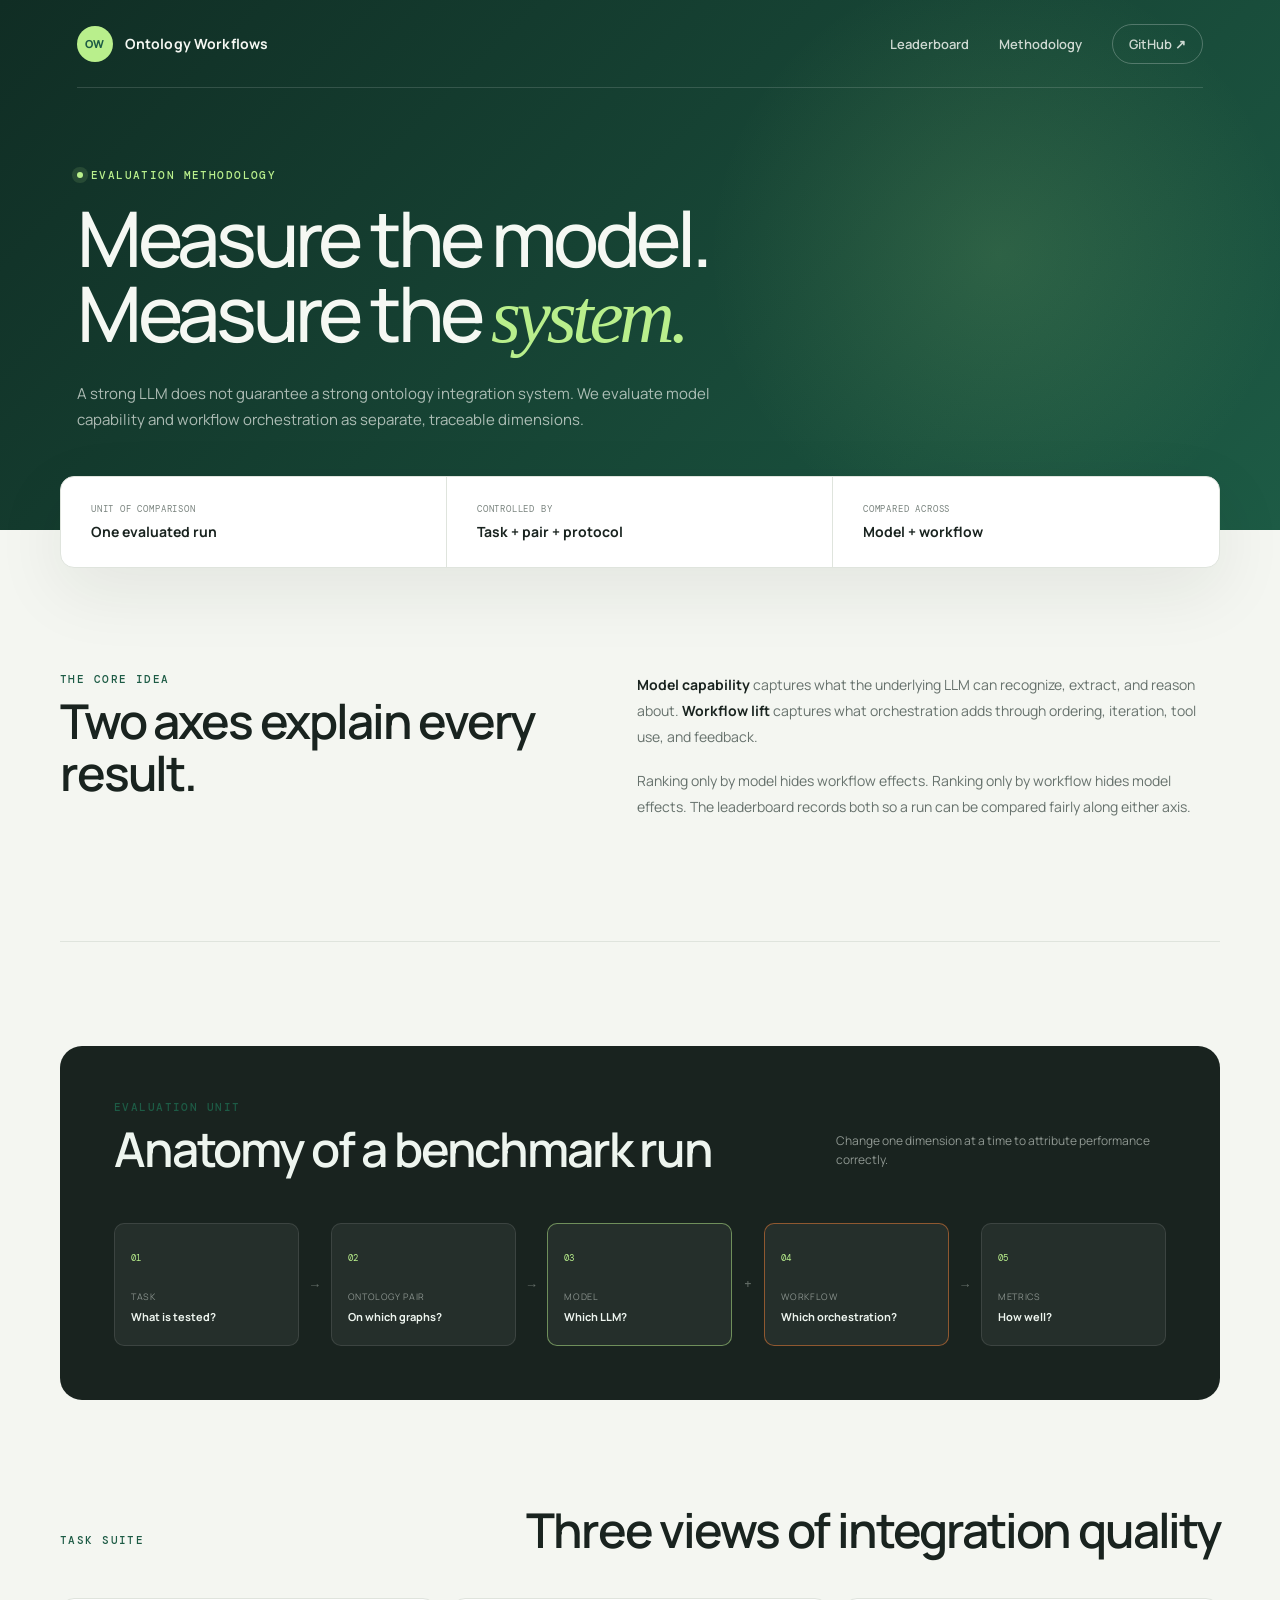
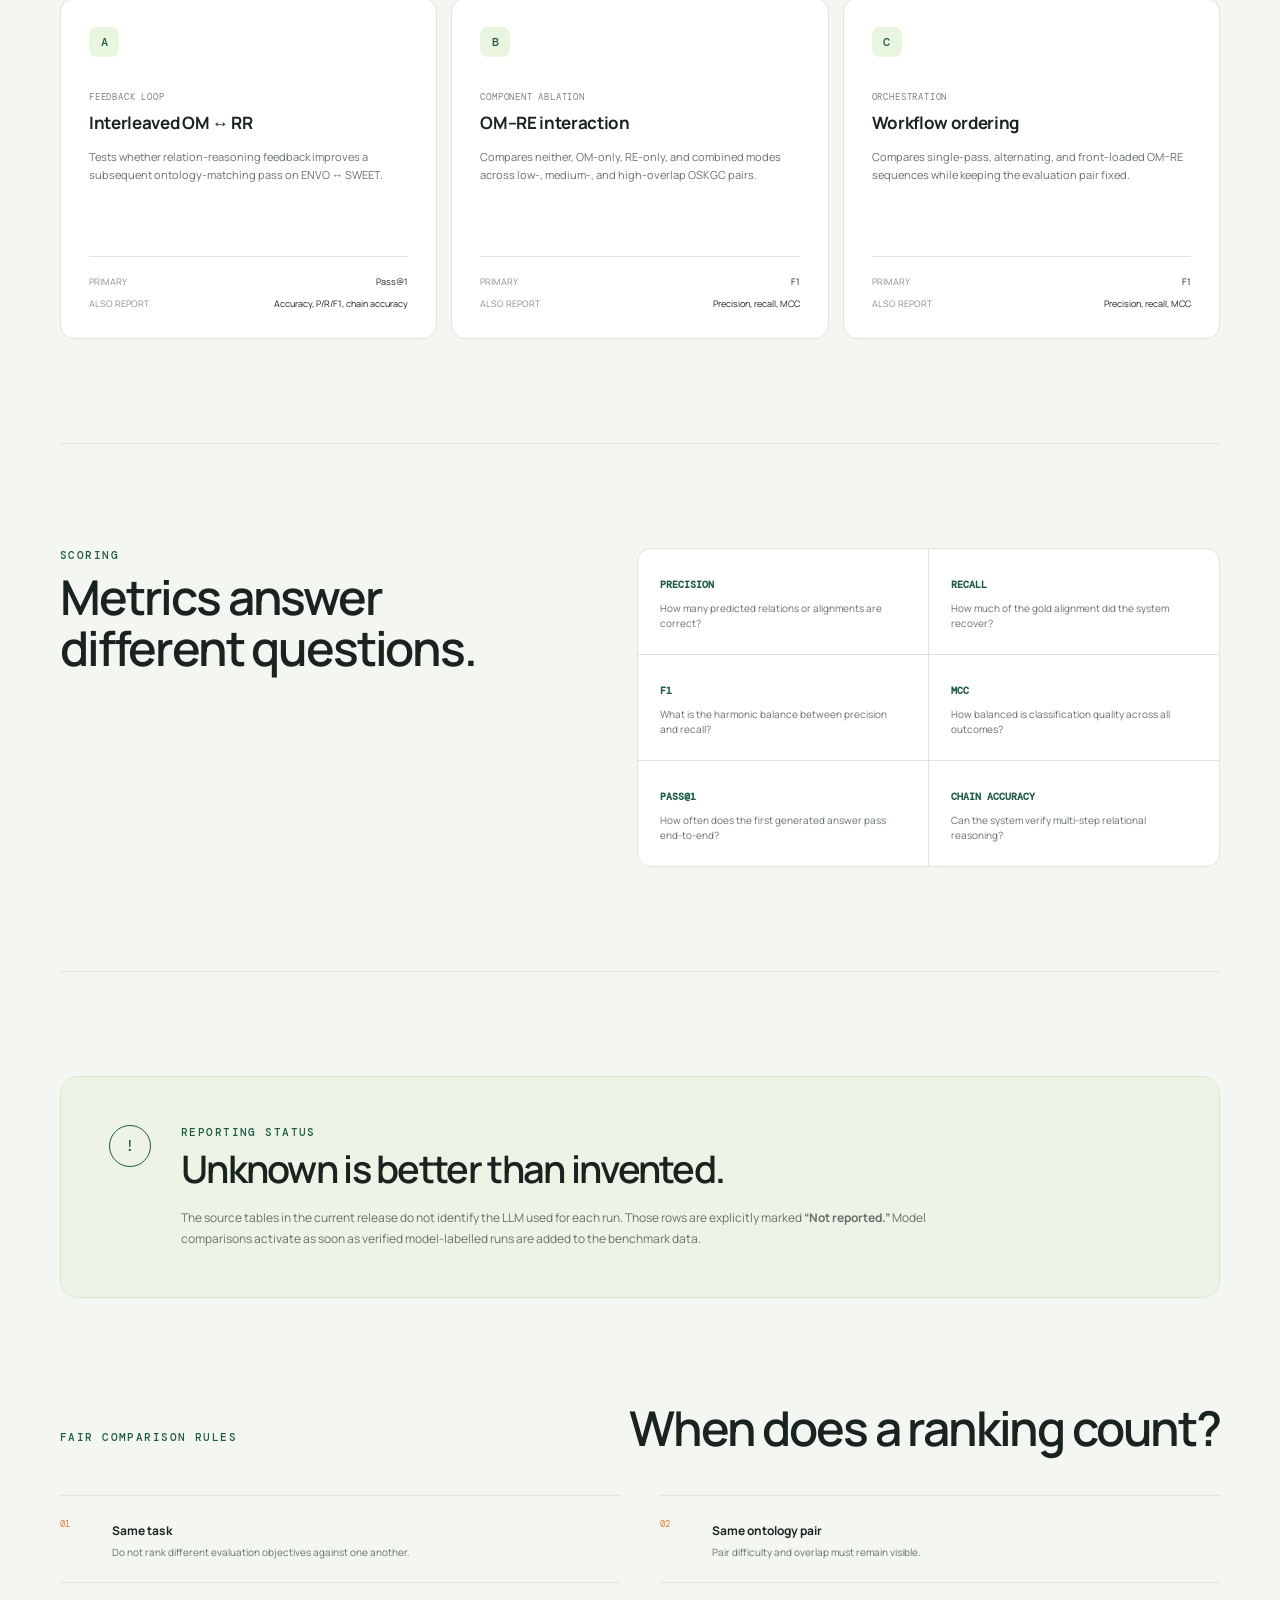
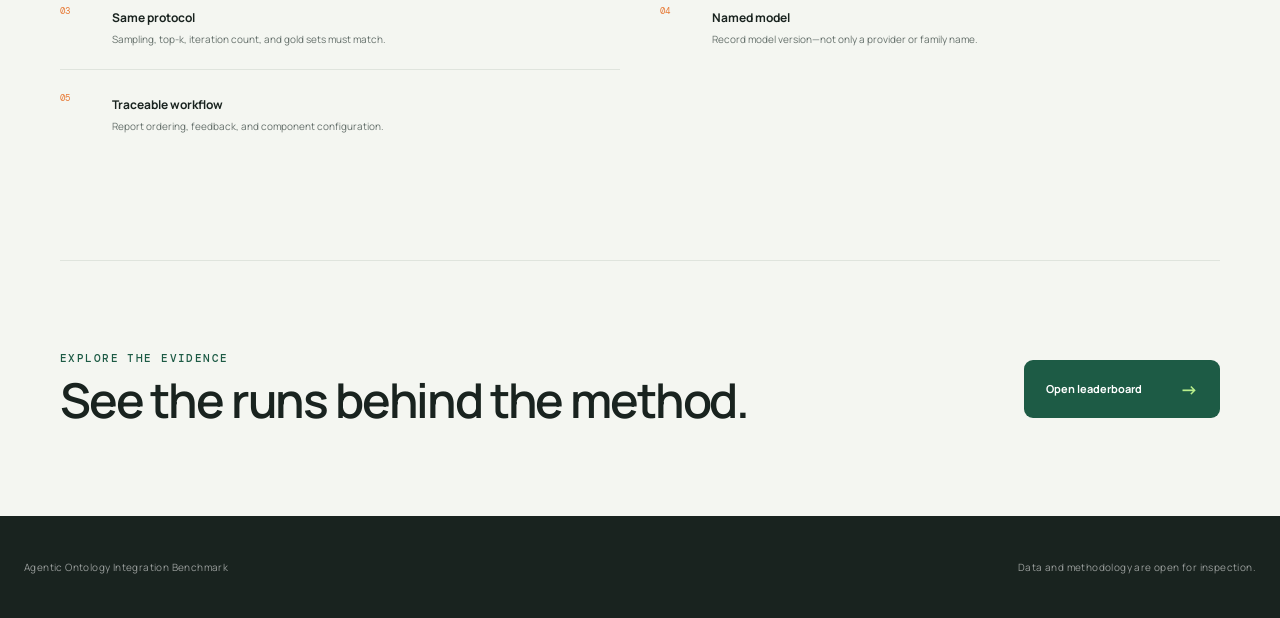
==== methodology.html @ 2d35a3d3 "Add model dimension and methodology page Co-authored-by: Cursor <cursoragent@cursor.com>" ====
<!doctype html>
<html lang="en">
  <head>
    <meta charset="UTF-8" />
    <meta name="viewport" content="width=device-width, initial-scale=1.0" />
    <meta
      name="description"
      content="Methodology for the Agentic Ontology Integration Benchmark."
    />
    <title>Methodology · Agentic Ontology Integration Benchmark</title>
    <link rel="preconnect" href="https://fonts.googleapis.com" />
    <link rel="preconnect" href="https://fonts.gstatic.com" crossorigin />
    <link
      href="https://fonts.googleapis.com/css2?family=DM+Mono:wght@400;500&family=Manrope:wght@400;500;600;700;800&display=swap"
      rel="stylesheet"
    />
    <link rel="stylesheet" href="styles.css" />
  </head>
  <body class="methodology-page">
    <header class="method-header">
      <nav class="topbar" aria-label="Primary navigation">
        <a class="brand" href="index.html" aria-label="Ontology Workflows home">
          <span class="brand-mark" aria-hidden="true">OW</span>
          <span>Ontology Workflows</span>
        </a>
        <div class="nav-links">
          <a href="index.html#leaderboard">Leaderboard</a>
          <a href="methodology.html" aria-current="page">Methodology</a>
          <a
            class="github-link"
            href="https://github.com/lamng3/benchmark_leaderboard"
            target="_blank"
            rel="noreferrer"
          >
            GitHub <span aria-hidden="true">↗</span>
          </a>
        </div>
      </nav>

      <div class="method-hero">
        <p class="eyebrow"><span></span> Evaluation methodology</p>
        <h1>Measure the model.<br />Measure the <em>system.</em></h1>
        <p>
          A strong LLM does not guarantee a strong ontology integration system.
          We evaluate model capability and workflow orchestration as separate,
          traceable dimensions.
        </p>
      </div>
    </header>

    <main class="method-main">
      <section class="method-summary" aria-label="Methodology summary">
        <div><span>Unit of comparison</span><strong>One evaluated run</strong></div>
        <div><span>Controlled by</span><strong>Task + pair + protocol</strong></div>
        <div><span>Compared across</span><strong>Model + workflow</strong></div>
      </section>

      <section class="method-section split-section">
        <div>
          <p class="section-kicker">The core idea</p>
          <h2>Two axes explain every result.</h2>
        </div>
        <div class="prose">
          <p>
            <strong>Model capability</strong> captures what the underlying LLM
            can recognize, extract, and reason about. <strong>Workflow lift</strong>
            captures what orchestration adds through ordering, iteration, tool
            use, and feedback.
          </p>
          <p>
            Ranking only by model hides workflow effects. Ranking only by
            workflow hides model effects. The leaderboard records both so a run
            can be compared fairly along either axis.
          </p>
        </div>
      </section>

      <section class="run-anatomy">
        <div class="run-anatomy-head">
          <div>
            <p class="section-kicker">Evaluation unit</p>
            <h2>Anatomy of a benchmark run</h2>
          </div>
          <p>Change one dimension at a time to attribute performance correctly.</p>
        </div>
        <div class="run-flow" aria-label="Task, pair, model, workflow and protocol produce metrics">
          <article>
            <span>01</span>
            <small>Task</small>
            <strong>What is tested?</strong>
          </article>
          <i aria-hidden="true">→</i>
          <article>
            <span>02</span>
            <small>Ontology pair</small>
            <strong>On which graphs?</strong>
          </article>
          <i aria-hidden="true">→</i>
          <article class="axis-model">
            <span>03</span>
            <small>Model</small>
            <strong>Which LLM?</strong>
          </article>
          <i aria-hidden="true">+</i>
          <article class="axis-workflow">
            <span>04</span>
            <small>Workflow</small>
            <strong>Which orchestration?</strong>
          </article>
          <i aria-hidden="true">→</i>
          <article>
            <span>05</span>
            <small>Metrics</small>
            <strong>How well?</strong>
          </article>
        </div>
      </section>

      <section class="method-section task-methods">
        <div class="section-heading">
          <p class="section-kicker">Task suite</p>
          <h2>Three views of integration quality</h2>
        </div>
        <div class="method-card-grid">
          <article>
            <span class="task-number">A</span>
            <p class="card-label">Feedback loop</p>
            <h3>Interleaved OM ↔ RR</h3>
            <p>
              Tests whether relation-reasoning feedback improves a subsequent
              ontology-matching pass on ENVO ↔ SWEET.
            </p>
            <dl>
              <div><dt>Primary</dt><dd>Pass@1</dd></div>
              <div><dt>Also report</dt><dd>Accuracy, P/R/F1, chain accuracy</dd></div>
            </dl>
          </article>
          <article>
            <span class="task-number">B</span>
            <p class="card-label">Component ablation</p>
            <h3>OM–RE interaction</h3>
            <p>
              Compares neither, OM-only, RE-only, and combined modes across
              low-, medium-, and high-overlap OSKGC pairs.
            </p>
            <dl>
              <div><dt>Primary</dt><dd>F1</dd></div>
              <div><dt>Also report</dt><dd>Precision, recall, MCC</dd></div>
            </dl>
          </article>
          <article>
            <span class="task-number">C</span>
            <p class="card-label">Orchestration</p>
            <h3>Workflow ordering</h3>
            <p>
              Compares single-pass, alternating, and front-loaded OM–RE
              sequences while keeping the evaluation pair fixed.
            </p>
            <dl>
              <div><dt>Primary</dt><dd>F1</dd></div>
              <div><dt>Also report</dt><dd>Precision, recall, MCC</dd></div>
            </dl>
          </article>
        </div>
      </section>

      <section class="method-section split-section metric-section">
        <div>
          <p class="section-kicker">Scoring</p>
          <h2>Metrics answer different questions.</h2>
        </div>
        <div class="metric-list">
          <article><strong>Precision</strong><p>How many predicted relations or alignments are correct?</p></article>
          <article><strong>Recall</strong><p>How much of the gold alignment did the system recover?</p></article>
          <article><strong>F1</strong><p>What is the harmonic balance between precision and recall?</p></article>
          <article><strong>MCC</strong><p>How balanced is classification quality across all outcomes?</p></article>
          <article><strong>Pass@1</strong><p>How often does the first generated answer pass end-to-end?</p></article>
          <article><strong>Chain accuracy</strong><p>Can the system verify multi-step relational reasoning?</p></article>
        </div>
      </section>

      <section class="integrity-callout">
        <div class="integrity-icon" aria-hidden="true">!</div>
        <div>
          <p class="section-kicker">Reporting status</p>
          <h2>Unknown is better than invented.</h2>
          <p>
            The source tables in the current release do not identify the LLM
            used for each run. Those rows are explicitly marked
            <strong>“Not reported.”</strong> Model comparisons activate as soon
            as verified model-labelled runs are added to the benchmark data.
          </p>
        </div>
      </section>

      <section class="method-section rules-section">
        <div class="section-heading">
          <p class="section-kicker">Fair comparison rules</p>
          <h2>When does a ranking count?</h2>
        </div>
        <ol class="rules-list">
          <li><span>01</span><div><strong>Same task</strong><p>Do not rank different evaluation objectives against one another.</p></div></li>
          <li><span>02</span><div><strong>Same ontology pair</strong><p>Pair difficulty and overlap must remain visible.</p></div></li>
          <li><span>03</span><div><strong>Same protocol</strong><p>Sampling, top-k, iteration count, and gold sets must match.</p></div></li>
          <li><span>04</span><div><strong>Named model</strong><p>Record model version—not only a provider or family name.</p></div></li>
          <li><span>05</span><div><strong>Traceable workflow</strong><p>Report ordering, feedback, and component configuration.</p></div></li>
        </ol>
      </section>

      <section class="method-cta">
        <div>
          <p class="section-kicker">Explore the evidence</p>
          <h2>See the runs behind the method.</h2>
        </div>
        <a href="index.html#leaderboard">Open leaderboard <span aria-hidden="true">→</span></a>
      </section>
    </main>

    <footer>
      <p>Agentic Ontology Integration Benchmark</p>
      <p>Data and methodology are open for inspection.</p>
    </footer>
  </body>
</html>
---- styles.css ----
:root {
  --ink: #19231f;
  --muted: #66716c;
  --paper: #f7f8f4;
  --surface: #ffffff;
  --line: #dfe4dd;
  --green: #1d5b45;
  --green-bright: #b9ef8c;
  --green-pale: #eaf5df;
  --cream: #edf0e9;
  --orange: #e77a36;
  --shadow: 0 22px 70px rgba(25, 35, 31, 0.08);
}

* {
  box-sizing: border-box;
}

html {
  scroll-behavior: smooth;
}

body {
  margin: 0;
  color: var(--ink);
  background: var(--paper);
  font-family: "Manrope", sans-serif;
  -webkit-font-smoothing: antialiased;
}

button,
a {
  font: inherit;
}

a {
  color: inherit;
  text-decoration: none;
}

.page-shell {
  min-height: 100vh;
  overflow: hidden;
}

.hero {
  position: relative;
  min-height: 590px;
  padding: 0 clamp(24px, 6vw, 96px);
  color: #f5f8f3;
  background:
    linear-gradient(135deg, rgba(10, 45, 34, 0.98), rgba(29, 91, 69, 0.93)),
    radial-gradient(circle at 80% 20%, #327c5d, transparent 45%);
  isolation: isolate;
}

.hero::after {
  position: absolute;
  right: 0;
  bottom: -1px;
  left: 0;
  height: 64px;
  background: var(--paper);
  clip-path: polygon(0 100%, 100% 15%, 100% 100%);
  content: "";
  z-index: -1;
}

.topbar {
  position: relative;
  z-index: 3;
  display: flex;
  align-items: center;
  justify-content: space-between;
  max-width: 1320px;
  height: 88px;
  margin: auto;
  border-bottom: 1px solid rgba(255, 255, 255, 0.14);
}

.brand {
  display: flex;
  gap: 12px;
  align-items: center;
  font-size: 14px;
  font-weight: 700;
  letter-spacing: 0.01em;
}

.brand-mark {
  display: grid;
  width: 36px;
  height: 36px;
  color: var(--green);
  background: var(--green-bright);
  border-radius: 50%;
  place-items: center;
  font-size: 11px;
  font-weight: 800;
}

.nav-links {
  display: flex;
  gap: 30px;
  align-items: center;
  font-size: 13px;
  font-weight: 600;
}

.nav-links a {
  opacity: 0.82;
  transition: opacity 150ms ease;
}

.nav-links a:hover,
.nav-links a:focus-visible {
  opacity: 1;
}

.nav-links .github-link {
  padding: 10px 16px;
  border: 1px solid rgba(255, 255, 255, 0.3);
  border-radius: 100px;
}

.hero-content {
  position: relative;
  z-index: 2;
  max-width: 1320px;
  margin: 76px auto 0;
}

.eyebrow,
.section-kicker {
  margin: 0 0 18px;
  color: var(--green-bright);
  font-family: "DM Mono", monospace;
  font-size: 11px;
  font-weight: 500;
  letter-spacing: 0.13em;
  text-transform: uppercase;
}

.eyebrow {
  display: flex;
  gap: 8px;
  align-items: center;
}

.eyebrow span {
  width: 6px;
  height: 6px;
  background: var(--green-bright);
  border-radius: 50%;
  box-shadow: 0 0 0 5px rgba(185, 239, 140, 0.12);
}

h1 {
  max-width: 850px;
  margin: 0;
  font-size: clamp(46px, 6vw, 82px);
  font-weight: 500;
  letter-spacing: -0.055em;
  line-height: 0.98;
}

h1 em {
  color: var(--green-bright);
  font-family: Georgia, serif;
  font-weight: 400;
}

.hero-copy {
  max-width: 660px;
  margin: 26px 0 0;
  color: rgba(245, 248, 243, 0.7);
  font-size: 15px;
  line-height: 1.75;
}

.hero-meta {
  display: flex;
  gap: 42px;
  margin-top: 34px;
}

.hero-meta div {
  display: grid;
  gap: 3px;
}

.hero-meta strong {
  color: var(--green-bright);
  font-family: "DM Mono", monospace;
  font-size: 20px;
}

.hero-meta span {
  color: rgba(245, 248, 243, 0.56);
  font-size: 10px;
  letter-spacing: 0.08em;
  text-transform: uppercase;
}

.hero-orbit {
  position: absolute;
  right: clamp(-120px, 3vw, 60px);
  bottom: 85px;
  width: 450px;
  height: 300px;
  opacity: 0.65;
}

.orbit {
  position: absolute;
  border: 1px solid rgba(185, 239, 140, 0.28);
  border-radius: 50%;
  transform: rotate(-18deg);
}

.orbit-one {
  inset: 15px 0;
}

.orbit-two {
  inset: 65px 54px;
}

.node {
  position: absolute;
  width: 12px;
  height: 12px;
  background: var(--green-bright);
  border: 4px solid var(--green);
  border-radius: 50%;
  box-shadow: 0 0 0 1px rgba(185, 239, 140, 0.5);
}

.node-one { top: 30px; left: 103px; }
.node-two { right: 38px; bottom: 82px; }
.node-three { bottom: 32px; left: 89px; }

main {
  width: min(1320px, calc(100% - 48px));
  margin: 0 auto;
}

.leaderboard-intro {
  display: grid;
  grid-template-columns: 1.2fr 0.8fr;
  gap: 80px;
  align-items: end;
  padding: 66px 0 38px;
}

.section-kicker {
  margin-bottom: 9px;
  color: var(--green);
}

.leaderboard-intro h2 {
  max-width: 660px;
  margin: 0;
  font-size: clamp(30px, 4vw, 48px);
  font-weight: 600;
  letter-spacing: -0.04em;
}

.leaderboard-intro > p {
  max-width: 510px;
  margin: 0 0 5px;
  color: var(--muted);
  font-size: 14px;
  line-height: 1.75;
}

.control-panel {
  display: grid;
  gap: 14px;
  padding: 22px 24px;
  background: var(--surface);
  border: 1px solid var(--line);
  border-radius: 16px;
  box-shadow: 0 8px 30px rgba(25, 35, 31, 0.04);
}

.control-row {
  display: flex;
  gap: 24px;
  align-items: flex-start;
}

.control-label {
  flex: 0 0 92px;
  padding-top: 9px;
  color: #7c8580;
  font-family: "DM Mono", monospace;
  font-size: 10px;
  letter-spacing: 0.08em;
  text-transform: uppercase;
}

.segmented-control {
  display: flex;
  flex-wrap: wrap;
  gap: 7px;
}

.filter-button {
  padding: 8px 14px;
  color: #5a635e;
  background: var(--cream);
  border: 1px solid transparent;
  border-radius: 7px;
  cursor: pointer;
  font-size: 11px;
  font-weight: 700;
  transition:
    color 150ms ease,
    background 150ms ease,
    transform 150ms ease;
}

.filter-button:hover {
  transform: translateY(-1px);
}

.filter-button.active {
  color: #fff;
  background: var(--green);
}

.pair-control .filter-button.active {
  background: var(--orange);
}

.model-control .filter-button.active {
  color: var(--ink);
  background: var(--green-bright);
}

.task-card {
  margin-top: 22px;
  overflow: hidden;
  background: var(--surface);
  border: 1px solid var(--line);
  border-radius: 16px;
  box-shadow: var(--shadow);
}

.task-card-header {
  display: flex;
  justify-content: space-between;
  padding: 28px 30px 24px;
}

.task-title-line {
  display: flex;
  gap: 13px;
  align-items: center;
}

.task-number {
  display: grid;
  width: 30px;
  height: 30px;
  color: var(--green);
  background: var(--green-pale);
  border-radius: 8px;
  place-items: center;
  font-family: "DM Mono", monospace;
  font-size: 12px;
  font-weight: 500;
}

.task-card h3 {
  margin: 0;
  font-size: 18px;
  letter-spacing: -0.02em;
}

.task-card-header p {
  max-width: 760px;
  margin: 10px 0 0 43px;
  color: var(--muted);
  font-size: 12px;
  line-height: 1.65;
}

.result-count {
  display: flex;
  flex-direction: column;
  align-items: flex-end;
}

.result-count span {
  font-family: "DM Mono", monospace;
  font-size: 24px;
  font-weight: 500;
}

.result-count small {
  color: var(--muted);
  font-size: 9px;
  letter-spacing: 0.11em;
  text-transform: uppercase;
}

.configuration-note {
  display: flex;
  gap: 18px;
  align-items: baseline;
  margin: 0 30px 22px;
  padding: 12px 14px;
  background: #f1f3ef;
  border-left: 3px solid var(--green);
  border-radius: 3px 8px 8px 3px;
}

.configuration-note span {
  flex: 0 0 auto;
  color: var(--green);
  font-size: 9px;
  font-weight: 800;
  letter-spacing: 0.08em;
  text-transform: uppercase;
}

.configuration-note code {
  color: #59635e;
  font-family: "DM Mono", monospace;
  font-size: 10px;
  line-height: 1.6;
}

.table-wrap {
  overflow-x: auto;
}

table {
  width: 100%;
  border-collapse: collapse;
  font-size: 11px;
  white-space: nowrap;
}

th {
  padding: 12px 14px;
  color: #747e78;
  background: #f7f8f5;
  border-top: 1px solid var(--line);
  border-bottom: 1px solid var(--line);
  font-size: 9px;
  font-weight: 800;
  letter-spacing: 0.055em;
  text-align: right;
  text-transform: uppercase;
}

th:first-child,
th:nth-child(2),
th:nth-child(3),
th:nth-child(4),
td:first-child,
td:nth-child(2),
td:nth-child(3),
td:nth-child(4) {
  text-align: left;
}

td {
  padding: 13px 14px;
  border-bottom: 1px solid #edf0eb;
  text-align: right;
}

tbody tr {
  transition: background 130ms ease;
}

tbody tr:hover {
  background: #fbfcf9;
}

.rank {
  width: 44px;
  color: #89918d;
  font-family: "DM Mono", monospace;
}

.workflow-name {
  font-weight: 700;
}

.model-name {
  color: #69736e;
  font-family: "DM Mono", monospace;
  font-size: 10px;
}

.pair-name {
  color: var(--muted);
}

.score {
  color: var(--green);
  background: rgba(234, 245, 223, 0.52);
  font-family: "DM Mono", monospace;
  font-weight: 500;
}

.best {
  color: var(--green);
  font-weight: 800;
}

.table-note {
  margin: 0;
  padding: 14px 30px 18px;
  color: #78817c;
  background: #fbfcfa;
  font-size: 10px;
  line-height: 1.55;
}

.empty-state {
  padding: 42px;
  color: var(--muted);
  text-align: center !important;
}

.principles {
  display: grid;
  grid-template-columns: repeat(3, 1fr);
  gap: 1px;
  margin: 90px 0;
  overflow: hidden;
  background: var(--line);
  border: 1px solid var(--line);
  border-radius: 16px;
}

.principles article {
  padding: 34px;
  background: var(--surface);
}

.principles span {
  color: var(--orange);
  font-family: "DM Mono", monospace;
  font-size: 10px;
}

.principles h3 {
  margin: 30px 0 9px;
  font-size: 16px;
}

.principles p {
  margin: 0;
  color: var(--muted);
  font-size: 12px;
  line-height: 1.65;
}

footer {
  display: flex;
  justify-content: space-between;
  padding: 34px max(24px, calc((100vw - 1320px) / 2));
  color: rgba(255, 255, 255, 0.55);
  background: var(--ink);
  font-size: 10px;
  letter-spacing: 0.04em;
}

.methodology-page {
  background: #f4f6f1;
}

.method-header {
  min-height: 530px;
  padding: 0 clamp(24px, 6vw, 96px);
  color: #f5f8f3;
  background:
    radial-gradient(circle at 78% 48%, rgba(185, 239, 140, 0.13), transparent 28%),
    linear-gradient(135deg, #102d24, #1d5b45);
}

.method-hero {
  max-width: 1320px;
  margin: 80px auto 0;
}

.method-hero h1 {
  max-width: 930px;
}

.method-hero > p:last-child {
  max-width: 660px;
  margin: 26px 0 0;
  color: rgba(245, 248, 243, 0.68);
  font-size: 15px;
  line-height: 1.75;
}

.method-main {
  width: min(1160px, calc(100% - 48px));
}

.method-summary {
  display: grid;
  grid-template-columns: repeat(3, 1fr);
  margin-top: -54px;
  overflow: hidden;
  background: var(--surface);
  border: 1px solid var(--line);
  border-radius: 14px;
  box-shadow: var(--shadow);
}

.method-summary div {
  display: grid;
  gap: 7px;
  padding: 26px 30px;
  border-right: 1px solid var(--line);
}

.method-summary div:last-child {
  border-right: 0;
}

.method-summary span,
.card-label {
  color: #7a847f;
  font-family: "DM Mono", monospace;
  font-size: 9px;
  letter-spacing: 0.09em;
  text-transform: uppercase;
}

.method-summary strong {
  font-size: 14px;
}

.method-section {
  padding: 104px 0;
  border-bottom: 1px solid var(--line);
}

.split-section {
  display: grid;
  grid-template-columns: 0.9fr 1.1fr;
  gap: 100px;
}

.method-section h2,
.run-anatomy h2,
.integrity-callout h2,
.method-cta h2 {
  margin: 0;
  font-size: clamp(30px, 4vw, 48px);
  font-weight: 600;
  letter-spacing: -0.045em;
  line-height: 1.08;
}

.prose p {
  margin: 0 0 18px;
  color: var(--muted);
  font-size: 14px;
  line-height: 1.85;
}

.prose strong {
  color: var(--ink);
}

.run-anatomy {
  margin: 104px 0 0;
  padding: 54px;
  color: #eef5ef;
  background: var(--ink);
  border-radius: 22px;
}

.run-anatomy-head {
  display: flex;
  justify-content: space-between;
  align-items: end;
}

.run-anatomy-head > p {
  max-width: 330px;
  margin: 0 0 5px;
  color: rgba(238, 245, 239, 0.55);
  font-size: 12px;
  line-height: 1.65;
}

.run-flow {
  display: grid;
  grid-template-columns: 1fr auto 1fr auto 1fr auto 1fr auto 1fr;
  gap: 12px;
  align-items: stretch;
  margin-top: 48px;
}

.run-flow article {
  min-width: 0;
  padding: 20px 16px;
  background: rgba(255, 255, 255, 0.055);
  border: 1px solid rgba(255, 255, 255, 0.1);
  border-radius: 10px;
}

.run-flow article.axis-model {
  border-color: rgba(185, 239, 140, 0.5);
}

.run-flow article.axis-workflow {
  border-color: rgba(231, 122, 54, 0.55);
}

.run-flow article span {
  color: var(--green-bright);
  font-family: "DM Mono", monospace;
  font-size: 9px;
}

.run-flow article small,
.run-flow article strong {
  display: block;
}

.run-flow article small {
  margin: 24px 0 6px;
  color: rgba(238, 245, 239, 0.5);
  font-size: 9px;
  letter-spacing: 0.07em;
  text-transform: uppercase;
}

.run-flow article strong {
  font-size: 11px;
  line-height: 1.4;
}

.run-flow i {
  align-self: center;
  color: rgba(238, 245, 239, 0.35);
  font-family: "DM Mono", monospace;
  font-size: 13px;
  font-style: normal;
}

.section-heading {
  display: flex;
  justify-content: space-between;
  align-items: end;
  margin-bottom: 42px;
}

.method-card-grid {
  display: grid;
  grid-template-columns: repeat(3, 1fr);
  gap: 14px;
}

.method-card-grid > article {
  padding: 28px;
  background: var(--surface);
  border: 1px solid var(--line);
  border-radius: 14px;
}

.method-card-grid .card-label {
  margin: 34px 0 8px;
}

.method-card-grid h3 {
  margin: 0 0 14px;
  font-size: 17px;
  letter-spacing: -0.02em;
}

.method-card-grid article > p:not(.card-label) {
  min-height: 82px;
  margin: 0;
  color: var(--muted);
  font-size: 11px;
  line-height: 1.7;
}

.method-card-grid dl {
  display: grid;
  gap: 9px;
  margin: 26px 0 0;
  padding-top: 18px;
  border-top: 1px solid var(--line);
}

.method-card-grid dl div {
  display: flex;
  justify-content: space-between;
  gap: 20px;
}

.method-card-grid dt,
.method-card-grid dd {
  margin: 0;
  font-size: 9px;
}

.method-card-grid dt {
  color: #89918d;
  text-transform: uppercase;
}

.method-card-grid dd {
  text-align: right;
}

.metric-list {
  display: grid;
  grid-template-columns: 1fr 1fr;
  gap: 1px;
  overflow: hidden;
  background: var(--line);
  border: 1px solid var(--line);
  border-radius: 14px;
}

.metric-list article {
  padding: 22px;
  background: var(--surface);
}

.metric-list strong {
  color: var(--green);
  font-family: "DM Mono", monospace;
  font-size: 10px;
  text-transform: uppercase;
}

.metric-list p {
  margin: 8px 0 0;
  color: var(--muted);
  font-size: 10px;
  line-height: 1.55;
}

.integrity-callout {
  display: grid;
  grid-template-columns: auto 1fr;
  gap: 30px;
  align-items: start;
  margin: 104px 0 0;
  padding: 48px;
  background: #edf4e6;
  border: 1px solid #d8e7cb;
  border-radius: 18px;
}

.integrity-icon {
  display: grid;
  width: 42px;
  height: 42px;
  color: var(--green);
  border: 1px solid var(--green);
  border-radius: 50%;
  place-items: center;
  font-family: "DM Mono", monospace;
}

.integrity-callout h2 {
  font-size: clamp(26px, 3vw, 38px);
}

.integrity-callout > div:last-child > p:last-child {
  max-width: 750px;
  margin: 18px 0 0;
  color: var(--muted);
  font-size: 12px;
  line-height: 1.75;
}

.rules-list {
  display: grid;
  grid-template-columns: 1fr 1fr;
  gap: 0 40px;
  margin: 0;
  padding: 0;
  list-style: none;
}

.rules-list li {
  display: grid;
  grid-template-columns: 36px 1fr;
  gap: 16px;
  padding: 22px 0;
  border-top: 1px solid var(--line);
}

.rules-list li > span {
  color: var(--orange);
  font-family: "DM Mono", monospace;
  font-size: 9px;
}

.rules-list strong {
  font-size: 12px;
}

.rules-list p {
  margin: 5px 0 0;
  color: var(--muted);
  font-size: 10px;
  line-height: 1.5;
}

.method-cta {
  display: flex;
  justify-content: space-between;
  align-items: center;
  margin: 90px 0;
}

.method-cta a {
  display: flex;
  gap: 38px;
  align-items: center;
  padding: 17px 22px;
  color: #fff;
  background: var(--green);
  border-radius: 9px;
  font-size: 11px;
  font-weight: 700;
}

.method-cta a span {
  color: var(--green-bright);
  font-size: 18px;
}

@media (max-width: 900px) {
  .hero-orbit {
    right: -220px;
  }

  .leaderboard-intro {
    grid-template-columns: 1fr;
    gap: 20px;
  }

  .principles {
    grid-template-columns: 1fr;
  }

  .split-section {
    grid-template-columns: 1fr;
    gap: 28px;
  }

  .run-flow {
    grid-template-columns: 1fr;
  }

  .run-flow i {
    transform: rotate(90deg);
    justify-self: center;
  }

  .method-card-grid {
    grid-template-columns: 1fr;
  }
}

@media (max-width: 640px) {
  .hero {
    min-height: 630px;
    padding-inline: 20px;
  }

  .method-header {
    min-height: 500px;
    padding-inline: 20px;
  }

  .method-hero {
    margin-top: 70px;
  }

  .topbar {
    height: 72px;
  }

  .brand > span:last-child,
  .nav-links a:not(.github-link) {
    display: none;
  }

  .hero-content {
    margin-top: 70px;
  }

  .hero-copy {
    font-size: 13px;
  }

  .hero-meta {
    gap: 24px;
  }

  main {
    width: min(100% - 28px, 1320px);
  }

  .control-row {
    display: grid;
    gap: 6px;
  }

  .control-label {
    padding: 0;
  }

  .task-card-header {
    padding: 22px 18px;
  }

  .task-card-header p {
    margin-left: 0;
  }

  .result-count {
    display: none;
  }

  .configuration-note {
    display: grid;
    gap: 5px;
    margin-inline: 18px;
  }

  th,
  td {
    padding: 11px 12px;
  }

  footer {
    display: grid;
    gap: 5px;
  }

  .method-main {
    width: min(100% - 28px, 1160px);
  }

  .method-summary,
  .metric-list,
  .rules-list {
    grid-template-columns: 1fr;
  }

  .method-summary div {
    border-right: 0;
    border-bottom: 1px solid var(--line);
  }

  .method-section {
    padding: 72px 0;
  }

  .run-anatomy {
    margin-top: 72px;
    padding: 28px 20px;
  }

  .run-anatomy-head,
  .method-cta {
    display: grid;
    gap: 24px;
  }

  .integrity-callout {
    grid-template-columns: 1fr;
    margin-top: 72px;
    padding: 30px 24px;
  }
}

@media (prefers-reduced-motion: reduce) {
  html {
    scroll-behavior: auto;
  }

  *,
  *::before,
  *::after {
    transition: none !important;
  }
}
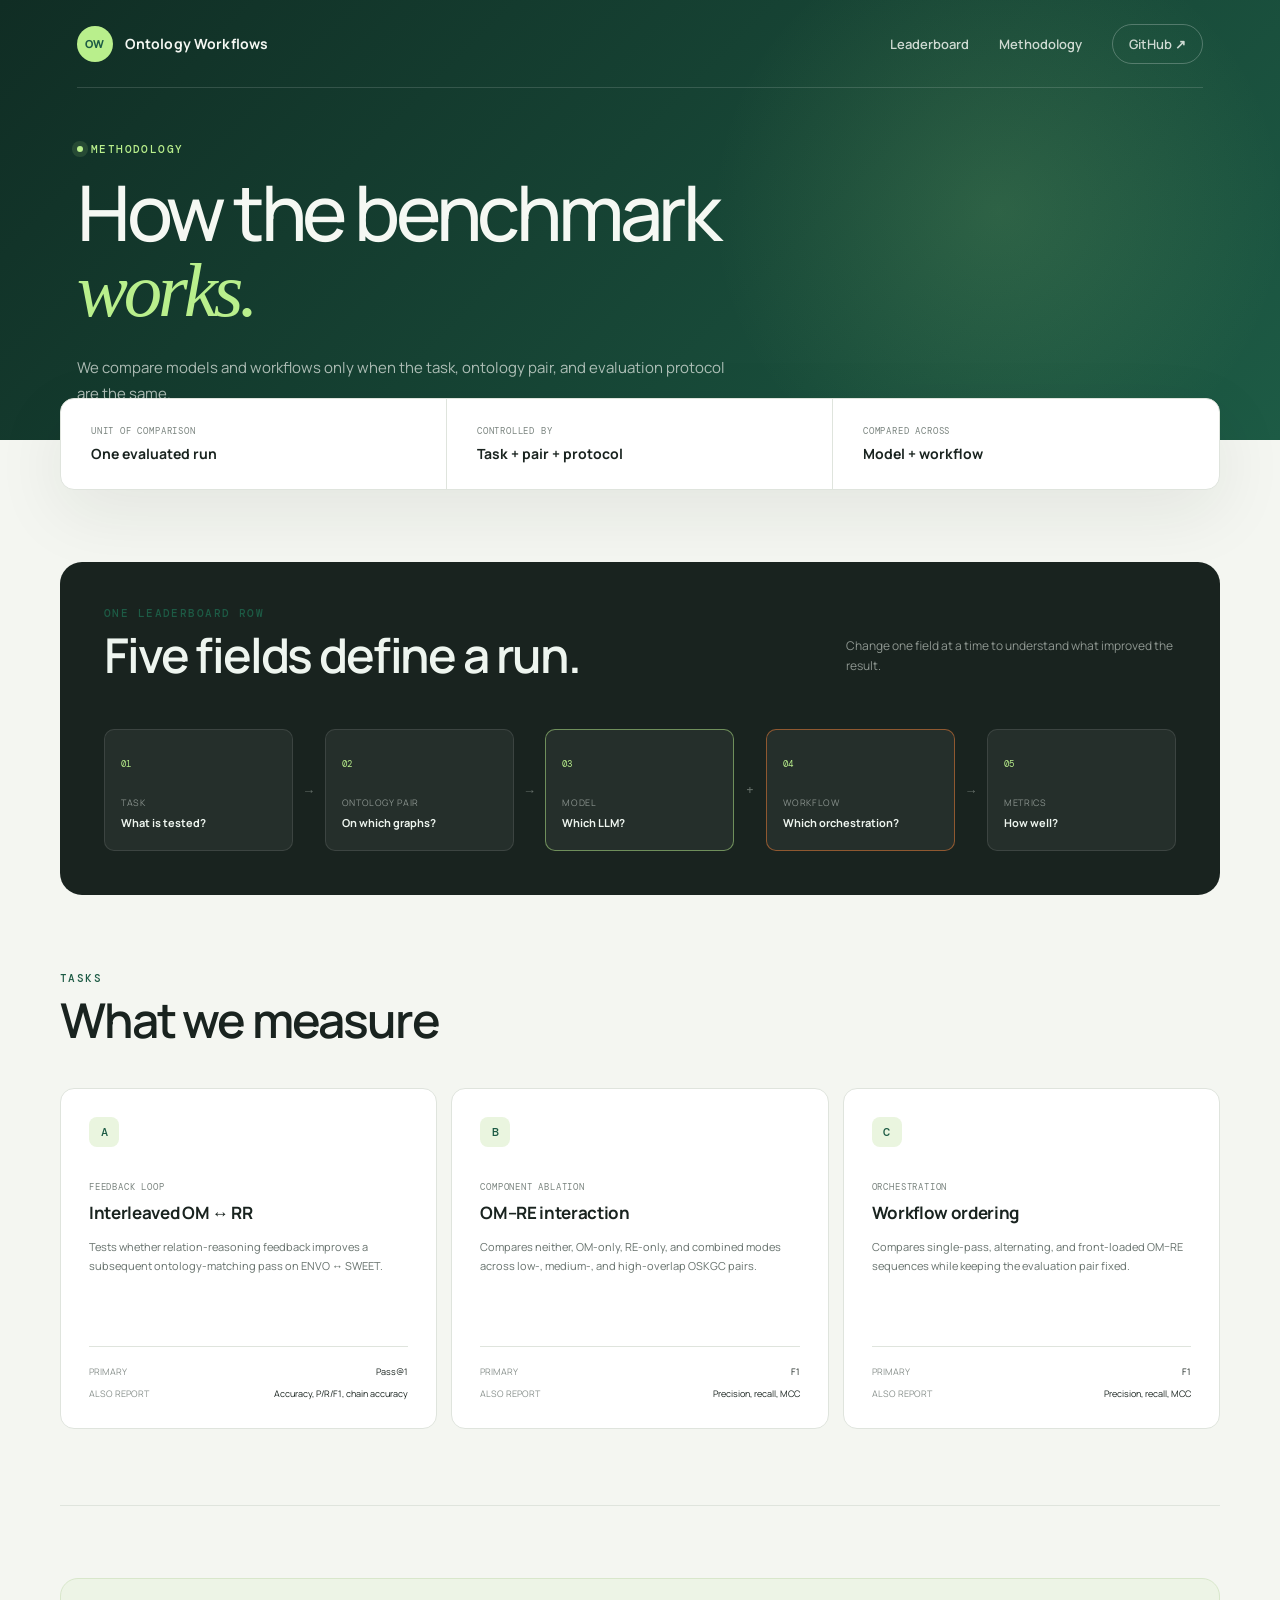
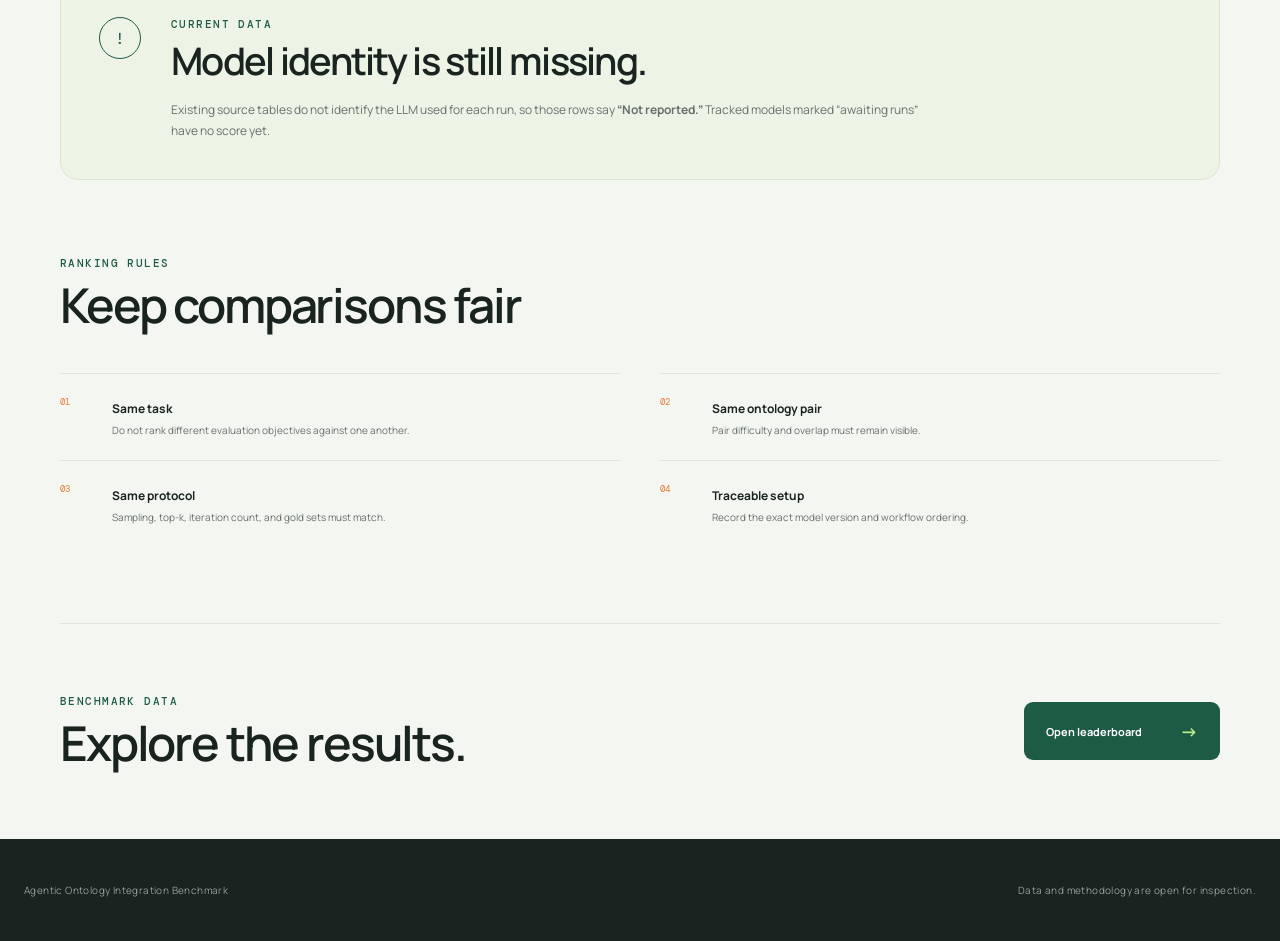
==== commit 64a40d4e: "Simplify the methodology page to ranking essentials Co-authored-by: Cursor <cursoragent@cursor.com>" ====
--- a/methodology.html
+++ b/methodology.html
@@ -14,7 +14,7 @@
       href="https://fonts.googleapis.com/css2?family=DM+Mono:wght@400;500&family=Manrope:wght@400;500;600;700;800&display=swap"
       rel="stylesheet"
     />
-    <link rel="stylesheet" href="styles.css" />
+    <link rel="stylesheet" href="styles.css?v=6" />
   </head>
   <body class="methodology-page">
     <header class="method-header">
@@ -38,12 +38,11 @@
       </nav>
 
       <div class="method-hero">
-        <p class="eyebrow"><span></span> Evaluation methodology</p>
-        <h1>Measure the model.<br />Measure the <em>system.</em></h1>
+        <p class="eyebrow"><span></span> Methodology</p>
+        <h1>How the benchmark<br /><em>works.</em></h1>
         <p>
-          A strong LLM does not guarantee a strong ontology integration system.
-          We evaluate model capability and workflow orchestration as separate,
-          traceable dimensions.
+          We compare models and workflows only when the task, ontology pair,
+          and evaluation protocol are the same.
         </p>
       </div>
     </header>
@@ -55,33 +54,13 @@
         <div><span>Compared across</span><strong>Model + workflow</strong></div>
       </section>
 
-      <section class="method-section split-section">
-        <div>
-          <p class="section-kicker">The core idea</p>
-          <h2>Two axes explain every result.</h2>
-        </div>
-        <div class="prose">
-          <p>
-            <strong>Model capability</strong> captures what the underlying LLM
-            can recognize, extract, and reason about. <strong>Workflow lift</strong>
-            captures what orchestration adds through ordering, iteration, tool
-            use, and feedback.
-          </p>
-          <p>
-            Ranking only by model hides workflow effects. Ranking only by
-            workflow hides model effects. The leaderboard records both so a run
-            can be compared fairly along either axis.
-          </p>
-        </div>
-      </section>
-
       <section class="run-anatomy">
         <div class="run-anatomy-head">
           <div>
-            <p class="section-kicker">Evaluation unit</p>
-            <h2>Anatomy of a benchmark run</h2>
+            <p class="section-kicker">One leaderboard row</p>
+            <h2>Five fields define a run.</h2>
           </div>
-          <p>Change one dimension at a time to attribute performance correctly.</p>
+          <p>Change one field at a time to understand what improved the result.</p>
         </div>
         <div class="run-flow" aria-label="Task, pair, model, workflow and protocol produce metrics">
           <article>
@@ -118,8 +97,10 @@
 
       <section class="method-section task-methods">
         <div class="section-heading">
-          <p class="section-kicker">Task suite</p>
-          <h2>Three views of integration quality</h2>
+          <div>
+            <p class="section-kicker">Tasks</p>
+            <h2>What we measure</h2>
+          </div>
         </div>
         <div class="method-card-grid">
           <article>
@@ -164,53 +145,38 @@
         </div>
       </section>
 
-      <section class="method-section split-section metric-section">
-        <div>
-          <p class="section-kicker">Scoring</p>
-          <h2>Metrics answer different questions.</h2>
-        </div>
-        <div class="metric-list">
-          <article><strong>Precision</strong><p>How many predicted relations or alignments are correct?</p></article>
-          <article><strong>Recall</strong><p>How much of the gold alignment did the system recover?</p></article>
-          <article><strong>F1</strong><p>What is the harmonic balance between precision and recall?</p></article>
-          <article><strong>MCC</strong><p>How balanced is classification quality across all outcomes?</p></article>
-          <article><strong>Pass@1</strong><p>How often does the first generated answer pass end-to-end?</p></article>
-          <article><strong>Chain accuracy</strong><p>Can the system verify multi-step relational reasoning?</p></article>
-        </div>
-      </section>
-
       <section class="integrity-callout">
         <div class="integrity-icon" aria-hidden="true">!</div>
         <div>
-          <p class="section-kicker">Reporting status</p>
-          <h2>Unknown is better than invented.</h2>
+          <p class="section-kicker">Current data</p>
+          <h2>Model identity is still missing.</h2>
           <p>
-            The source tables in the current release do not identify the LLM
-            used for each run. Those rows are explicitly marked
-            <strong>“Not reported.”</strong> Model comparisons activate as soon
-            as verified model-labelled runs are added to the benchmark data.
+            Existing source tables do not identify the LLM used for each run,
+            so those rows say <strong>“Not reported.”</strong> Tracked models
+            marked “awaiting runs” have no score yet.
           </p>
         </div>
       </section>
 
       <section class="method-section rules-section">
         <div class="section-heading">
-          <p class="section-kicker">Fair comparison rules</p>
-          <h2>When does a ranking count?</h2>
+          <div>
+            <p class="section-kicker">Ranking rules</p>
+            <h2>Keep comparisons fair</h2>
+          </div>
         </div>
         <ol class="rules-list">
           <li><span>01</span><div><strong>Same task</strong><p>Do not rank different evaluation objectives against one another.</p></div></li>
           <li><span>02</span><div><strong>Same ontology pair</strong><p>Pair difficulty and overlap must remain visible.</p></div></li>
           <li><span>03</span><div><strong>Same protocol</strong><p>Sampling, top-k, iteration count, and gold sets must match.</p></div></li>
-          <li><span>04</span><div><strong>Named model</strong><p>Record model version—not only a provider or family name.</p></div></li>
-          <li><span>05</span><div><strong>Traceable workflow</strong><p>Report ordering, feedback, and component configuration.</p></div></li>
+          <li><span>04</span><div><strong>Traceable setup</strong><p>Record the exact model version and workflow ordering.</p></div></li>
         </ol>
       </section>
 
       <section class="method-cta">
         <div>
-          <p class="section-kicker">Explore the evidence</p>
-          <h2>See the runs behind the method.</h2>
+          <p class="section-kicker">Benchmark data</p>
+          <h2>Explore the results.</h2>
         </div>
         <a href="index.html#leaderboard">Open leaderboard <span aria-hidden="true">→</span></a>
       </section>
--- a/styles.css
+++ b/styles.css
@@ -339,6 +339,179 @@
   background: var(--green-bright);
 }
 
+.dashboard {
+  overflow: hidden;
+  background: var(--surface);
+  border: 1px solid var(--line);
+  border-radius: 16px;
+  box-shadow: 0 8px 30px rgba(25, 35, 31, 0.04);
+}
+
+.view-tabs {
+  display: flex;
+  gap: 28px;
+  padding: 0 26px;
+  border-bottom: 1px solid var(--line);
+}
+
+.view-tab {
+  position: relative;
+  padding: 18px 1px 16px;
+  color: #7a837e;
+  background: transparent;
+  border: 0;
+  cursor: pointer;
+  font-size: 11px;
+  font-weight: 700;
+}
+
+.view-tab::after {
+  position: absolute;
+  right: 0;
+  bottom: -1px;
+  left: 0;
+  height: 2px;
+  background: transparent;
+  content: "";
+}
+
+.view-tab.active {
+  color: var(--ink);
+}
+
+.view-tab.active::after {
+  background: var(--green);
+}
+
+.view-tab span {
+  display: inline-grid;
+  min-width: 18px;
+  height: 18px;
+  margin-left: 4px;
+  color: var(--green);
+  background: var(--green-pale);
+  border-radius: 9px;
+  place-items: center;
+  font-family: "DM Mono", monospace;
+  font-size: 8px;
+}
+
+.filter-bar {
+  display: grid;
+  grid-template-columns: 1.35fr 1fr 1.2fr 1.2fr auto;
+  gap: 12px;
+  align-items: end;
+  padding: 22px 26px;
+}
+
+.select-field,
+.search-field {
+  display: grid;
+  gap: 7px;
+  min-width: 0;
+}
+
+.select-field > span,
+.search-field > span {
+  color: #7b8580;
+  font-family: "DM Mono", monospace;
+  font-size: 8px;
+  letter-spacing: 0.09em;
+  text-transform: uppercase;
+}
+
+.select-field select,
+.search-field > div {
+  width: 100%;
+  height: 40px;
+  color: var(--ink);
+  background: #f4f6f2;
+  border: 1px solid #e6eae4;
+  border-radius: 8px;
+  font-size: 10px;
+  font-weight: 600;
+}
+
+.select-field select {
+  padding: 0 34px 0 12px;
+  cursor: pointer;
+}
+
+.search-field > div {
+  display: flex;
+  gap: 7px;
+  align-items: center;
+  padding: 0 11px;
+}
+
+.search-field > div > span {
+  color: #8b948f;
+  font-size: 16px;
+}
+
+.search-field input {
+  width: 100%;
+  min-width: 0;
+  padding: 0;
+  background: transparent;
+  border: 0;
+  outline: 0;
+  font-size: 10px;
+}
+
+.clear-filters {
+  height: 40px;
+  padding: 0 14px;
+  color: #68716d;
+  background: transparent;
+  border: 1px solid var(--line);
+  border-radius: 8px;
+  cursor: pointer;
+  font-size: 9px;
+  font-weight: 700;
+}
+
+.select-field select:focus-visible,
+.search-field > div:focus-within,
+.clear-filters:focus-visible,
+.view-tab:focus-visible,
+.detail-button:focus-visible {
+  outline: 2px solid var(--green);
+  outline-offset: 2px;
+}
+
+.dashboard-summary {
+  display: grid;
+  grid-template-columns: repeat(3, 1fr);
+  background: #f8f9f6;
+  border-top: 1px solid var(--line);
+}
+
+.dashboard-summary > div {
+  display: flex;
+  gap: 7px;
+  align-items: baseline;
+  padding: 12px 26px;
+  border-right: 1px solid var(--line);
+}
+
+.dashboard-summary > div:last-child {
+  border-right: 0;
+}
+
+.dashboard-summary span,
+.dashboard-summary small {
+  color: #858e89;
+  font-size: 8px;
+  letter-spacing: 0.06em;
+  text-transform: uppercase;
+}
+
+.dashboard-summary strong {
+  font-family: "DM Mono", monospace;
+  font-size: 10px;
+}
+
 .task-card {
   margin-top: 22px;
   overflow: hidden;
@@ -498,6 +671,10 @@
   font-size: 10px;
 }
 
+.model-missing {
+  color: #8b7767;
+}
+
 .pair-name {
   color: var(--muted);
 }
@@ -529,6 +706,189 @@
   text-align: center !important;
 }
 
+.detail-button {
+  padding: 6px 9px;
+  color: var(--green);
+  background: transparent;
+  border: 1px solid #cfddd5;
+  border-radius: 6px;
+  cursor: pointer;
+  font-size: 8px;
+  font-weight: 700;
+}
+
+.detail-row td {
+  padding: 0;
+  background: #f8faf7;
+  text-align: left;
+}
+
+.detail-row:hover {
+  background: transparent;
+}
+
+.metric-grid {
+  display: grid;
+  grid-template-columns: repeat(auto-fit, minmax(110px, 1fr));
+  gap: 1px;
+  padding: 1px;
+  background: #e8ece6;
+}
+
+.metric-grid > div {
+  display: grid;
+  gap: 5px;
+  padding: 14px 18px;
+  background: #f8faf7;
+}
+
+.metric-grid span {
+  color: #808984;
+  font-size: 8px;
+  letter-spacing: 0.06em;
+  text-transform: uppercase;
+}
+
+.metric-grid strong {
+  font-family: "DM Mono", monospace;
+  font-size: 10px;
+  font-weight: 500;
+}
+
+.entity-panel {
+  margin-top: 22px;
+  padding: 30px;
+  background: var(--surface);
+  border: 1px solid var(--line);
+  border-radius: 16px;
+  box-shadow: var(--shadow);
+}
+
+.entity-panel-header {
+  display: flex;
+  justify-content: space-between;
+  gap: 40px;
+  align-items: end;
+  padding-bottom: 24px;
+  border-bottom: 1px solid var(--line);
+}
+
+.entity-panel-header .section-kicker {
+  margin-bottom: 7px;
+}
+
+.entity-panel-header h3 {
+  margin: 0;
+  font-size: 22px;
+}
+
+.entity-panel-header > p {
+  max-width: 440px;
+  margin: 0;
+  color: var(--muted);
+  font-size: 11px;
+  line-height: 1.6;
+}
+
+.entity-grid {
+  display: grid;
+  grid-template-columns: repeat(3, 1fr);
+  gap: 12px;
+  margin-top: 22px;
+}
+
+.entity-card {
+  padding: 22px;
+  background: #fafbf8;
+  border: 1px solid var(--line);
+  border-radius: 12px;
+}
+
+.entity-card-missing {
+  border-style: dashed;
+}
+
+.entity-card-awaiting {
+  background: #f7f8f5;
+  border-style: dashed;
+}
+
+.entity-card-awaiting .entity-score strong {
+  color: #7b8580;
+  font-size: 10px;
+}
+
+.entity-card > div:first-child > span {
+  color: #858e89;
+  font-family: "DM Mono", monospace;
+  font-size: 8px;
+  letter-spacing: 0.08em;
+  text-transform: uppercase;
+}
+
+.entity-card h4 {
+  min-height: 43px;
+  margin: 8px 0 0;
+  font-size: 14px;
+  line-height: 1.45;
+}
+
+.entity-score {
+  display: flex;
+  justify-content: space-between;
+  align-items: baseline;
+  margin-top: 24px;
+  padding: 13px 0;
+  border-top: 1px solid var(--line);
+  border-bottom: 1px solid var(--line);
+}
+
+.entity-score span {
+  color: #7e8782;
+  font-size: 8px;
+  text-transform: uppercase;
+}
+
+.entity-score strong {
+  color: var(--green);
+  font-family: "DM Mono", monospace;
+  font-size: 16px;
+}
+
+.entity-card dl {
+  display: grid;
+  grid-template-columns: repeat(3, 1fr);
+  gap: 12px;
+  margin: 18px 0 0;
+}
+
+.entity-card dl div {
+  display: grid;
+  gap: 4px;
+}
+
+.entity-card dt {
+  color: #8b938f;
+  font-size: 7px;
+  text-transform: uppercase;
+}
+
+.entity-card dd {
+  margin: 0;
+  font-family: "DM Mono", monospace;
+  font-size: 10px;
+}
+
+.entity-empty {
+  grid-column: 1 / -1;
+  padding: 50px;
+  color: var(--muted);
+  text-align: center;
+  border: 1px dashed var(--line);
+  border-radius: 12px;
+  font-size: 11px;
+}
+
 .principles {
   display: grid;
   grid-template-columns: repeat(3, 1fr);
@@ -578,7 +938,7 @@
 }
 
 .method-header {
-  min-height: 530px;
+  min-height: 440px;
   padding: 0 clamp(24px, 6vw, 96px);
   color: #f5f8f3;
   background:
@@ -588,7 +948,7 @@
 
 .method-hero {
   max-width: 1320px;
-  margin: 80px auto 0;
+  margin: 54px auto 0;
 }
 
 .method-hero h1 {
@@ -610,7 +970,7 @@
 .method-summary {
   display: grid;
   grid-template-columns: repeat(3, 1fr);
-  margin-top: -54px;
+  margin-top: -42px;
   overflow: hidden;
   background: var(--surface);
   border: 1px solid var(--line);
@@ -643,7 +1003,7 @@
 }
 
 .method-section {
-  padding: 104px 0;
+  padding: 76px 0;
   border-bottom: 1px solid var(--line);
 }
 
@@ -676,8 +1036,8 @@
 }
 
 .run-anatomy {
-  margin: 104px 0 0;
-  padding: 54px;
+  margin: 72px 0 0;
+  padding: 44px;
   color: #eef5ef;
   background: var(--ink);
   border-radius: 22px;
@@ -854,8 +1214,8 @@
   grid-template-columns: auto 1fr;
   gap: 30px;
   align-items: start;
-  margin: 104px 0 0;
-  padding: 48px;
+  margin: 72px 0 0;
+  padding: 38px;
   background: #edf4e6;
   border: 1px solid #d8e7cb;
   border-radius: 18px;
@@ -922,7 +1282,7 @@
   display: flex;
   justify-content: space-between;
   align-items: center;
-  margin: 90px 0;
+  margin: 70px 0;
 }
 
 .method-cta a {
@@ -956,6 +1316,18 @@
     grid-template-columns: 1fr;
   }
 
+  .filter-bar {
+    grid-template-columns: 1fr 1fr;
+  }
+
+  .clear-filters {
+    justify-self: start;
+  }
+
+  .entity-grid {
+    grid-template-columns: 1fr 1fr;
+  }
+
   .split-section {
     grid-template-columns: 1fr;
     gap: 28px;
@@ -982,7 +1354,7 @@
   }
 
   .method-header {
-    min-height: 500px;
+    min-height: 420px;
     padding-inline: 20px;
   }
 
@@ -1018,6 +1390,38 @@
   .control-row {
     display: grid;
     gap: 6px;
+  }
+
+  .filter-bar {
+    grid-template-columns: 1fr;
+    padding: 18px;
+  }
+
+  .view-tabs {
+    gap: 22px;
+    padding-inline: 18px;
+  }
+
+  .dashboard-summary {
+    grid-template-columns: 1fr;
+  }
+
+  .dashboard-summary > div {
+    border-right: 0;
+    border-bottom: 1px solid var(--line);
+  }
+
+  .entity-panel {
+    padding: 22px 18px;
+  }
+
+  .entity-panel-header {
+    display: grid;
+    gap: 10px;
+  }
+
+  .entity-grid {
+    grid-template-columns: 1fr;
   }
 
   .control-label {
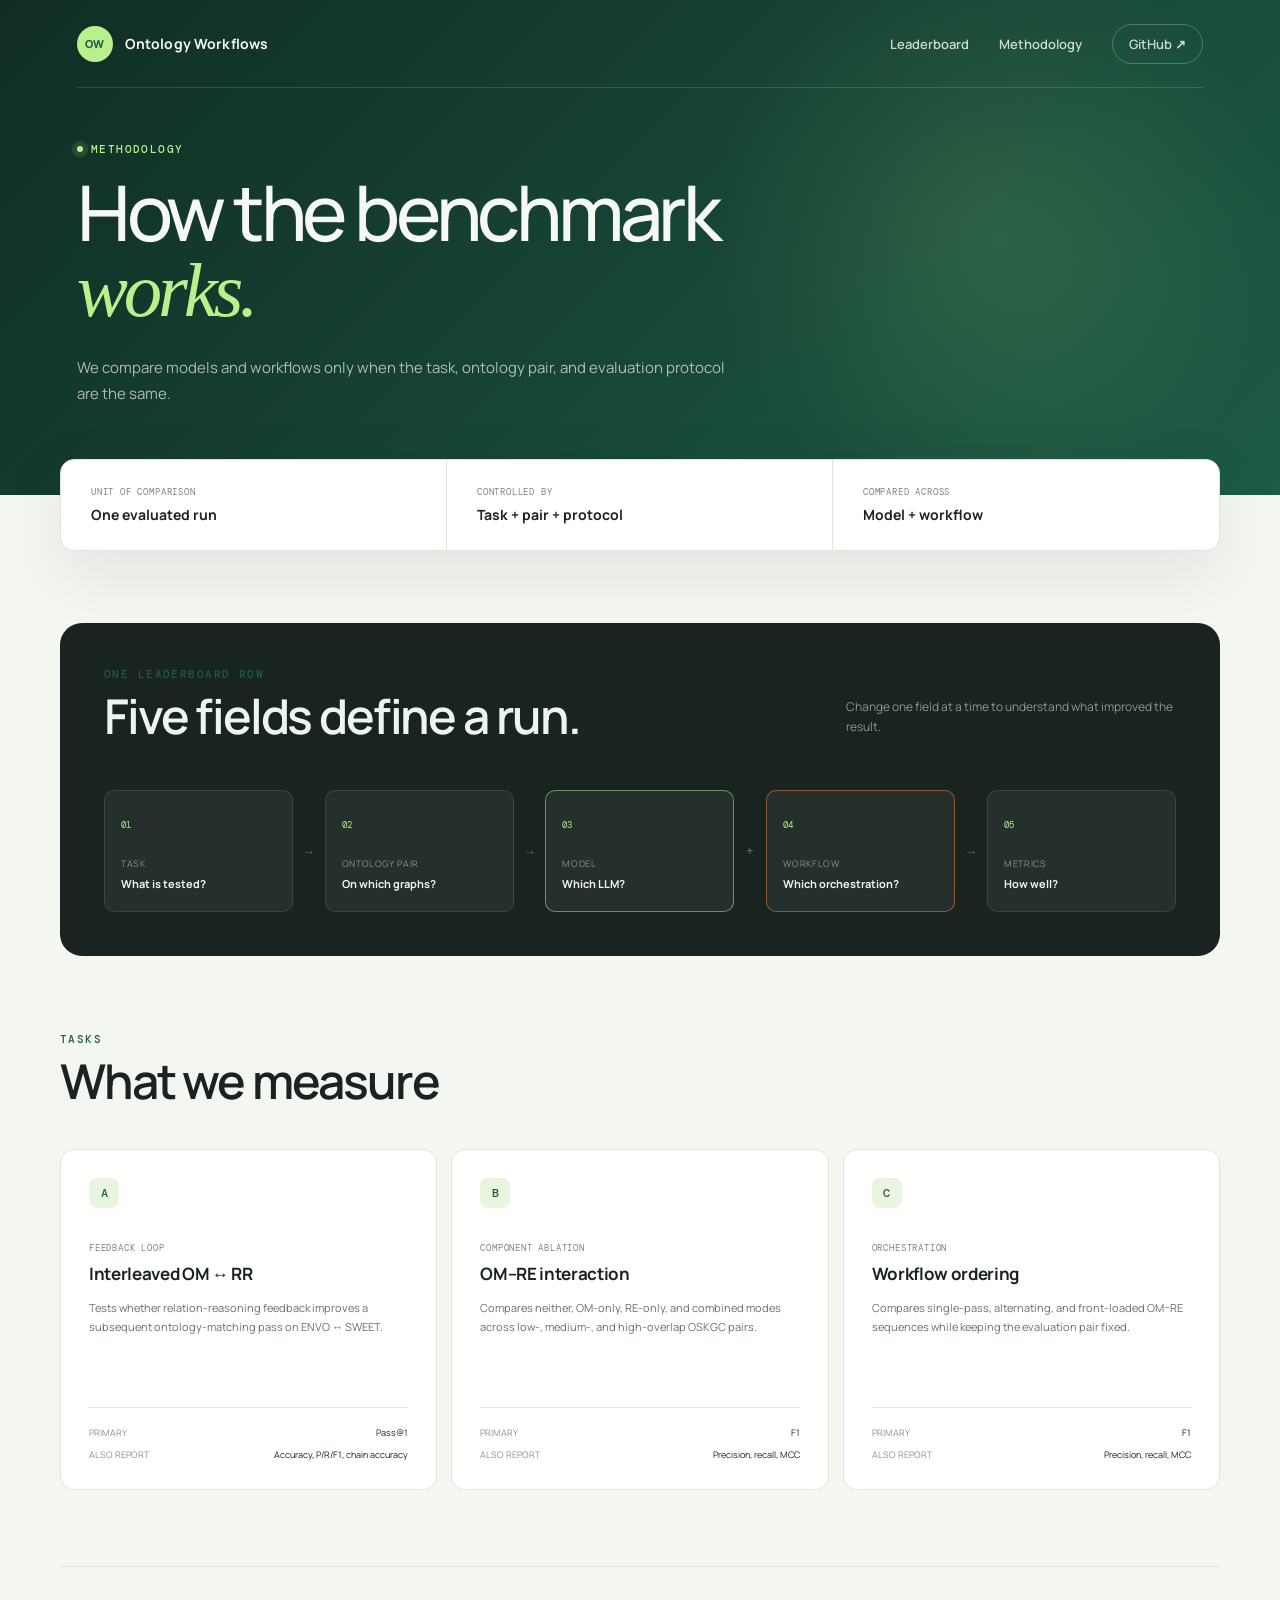
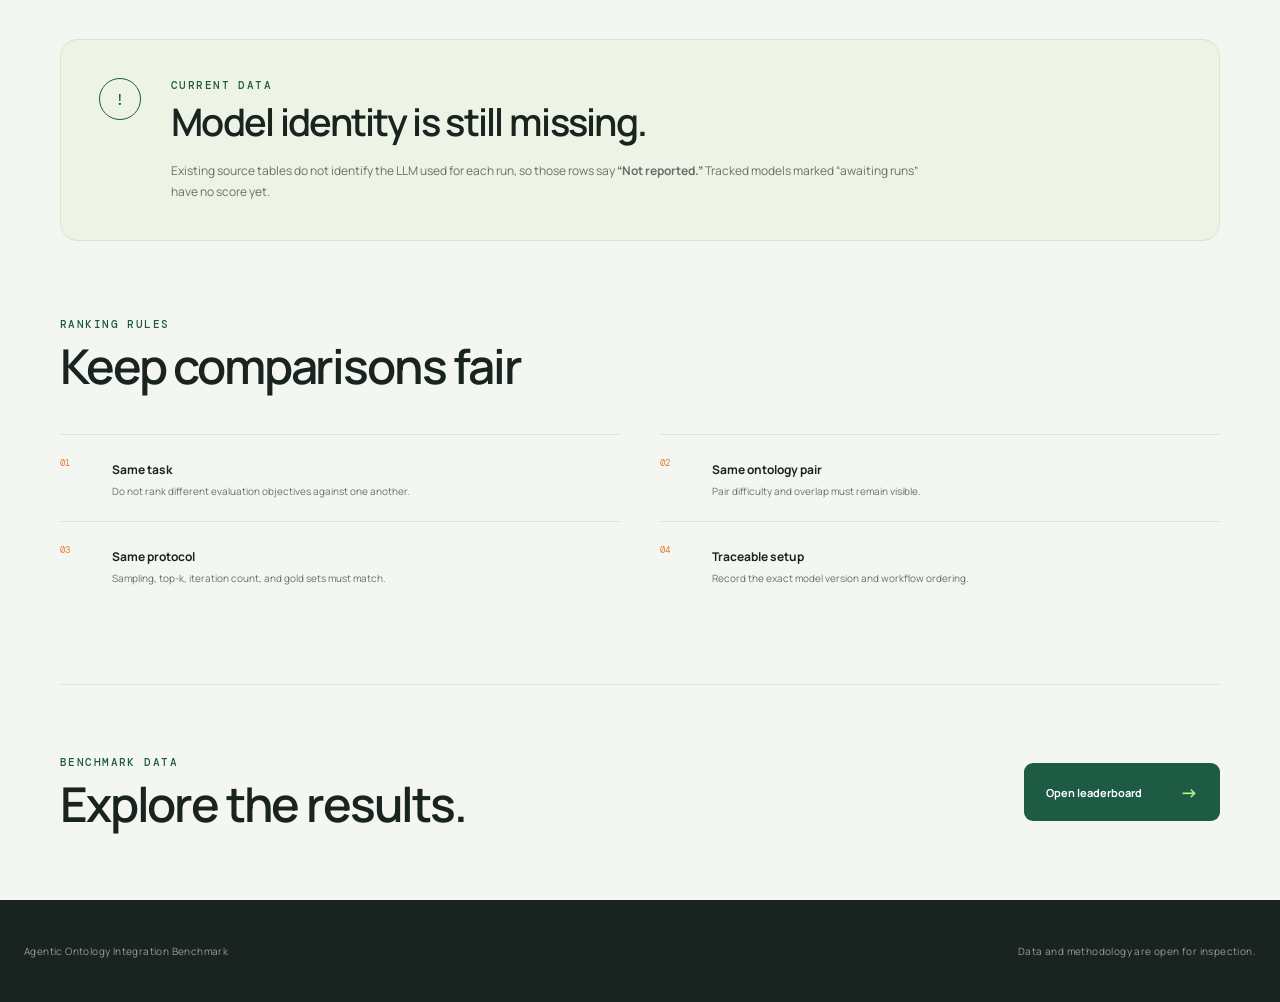
==== commit 549a6b03: "Fix methodology hero overlapping the summary cards Co-authored-by: Cursor <cursoragent@cursor.com>" ====
--- a/methodology.html
+++ b/methodology.html
@@ -14,7 +14,7 @@
       href="https://fonts.googleapis.com/css2?family=DM+Mono:wght@400;500&family=Manrope:wght@400;500;600;700;800&display=swap"
       rel="stylesheet"
     />
-    <link rel="stylesheet" href="styles.css?v=6" />
+    <link rel="stylesheet" href="styles.css?v=7" />
   </head>
   <body class="methodology-page">
     <header class="method-header">
--- a/styles.css
+++ b/styles.css
@@ -938,8 +938,7 @@
 }
 
 .method-header {
-  min-height: 440px;
-  padding: 0 clamp(24px, 6vw, 96px);
+  padding: 0 clamp(24px, 6vw, 96px) 88px;
   color: #f5f8f3;
   background:
     radial-gradient(circle at 78% 48%, rgba(185, 239, 140, 0.13), transparent 28%),
@@ -964,13 +963,16 @@
 }
 
 .method-main {
+  position: relative;
+  z-index: 1;
   width: min(1160px, calc(100% - 48px));
+  margin: 0 auto;
 }
 
 .method-summary {
   display: grid;
   grid-template-columns: repeat(3, 1fr);
-  margin-top: -42px;
+  margin-top: -36px;
   overflow: hidden;
   background: var(--surface);
   border: 1px solid var(--line);
@@ -1354,8 +1356,7 @@
   }
 
   .method-header {
-    min-height: 420px;
-    padding-inline: 20px;
+    padding: 0 20px 72px;
   }
 
   .method-hero {
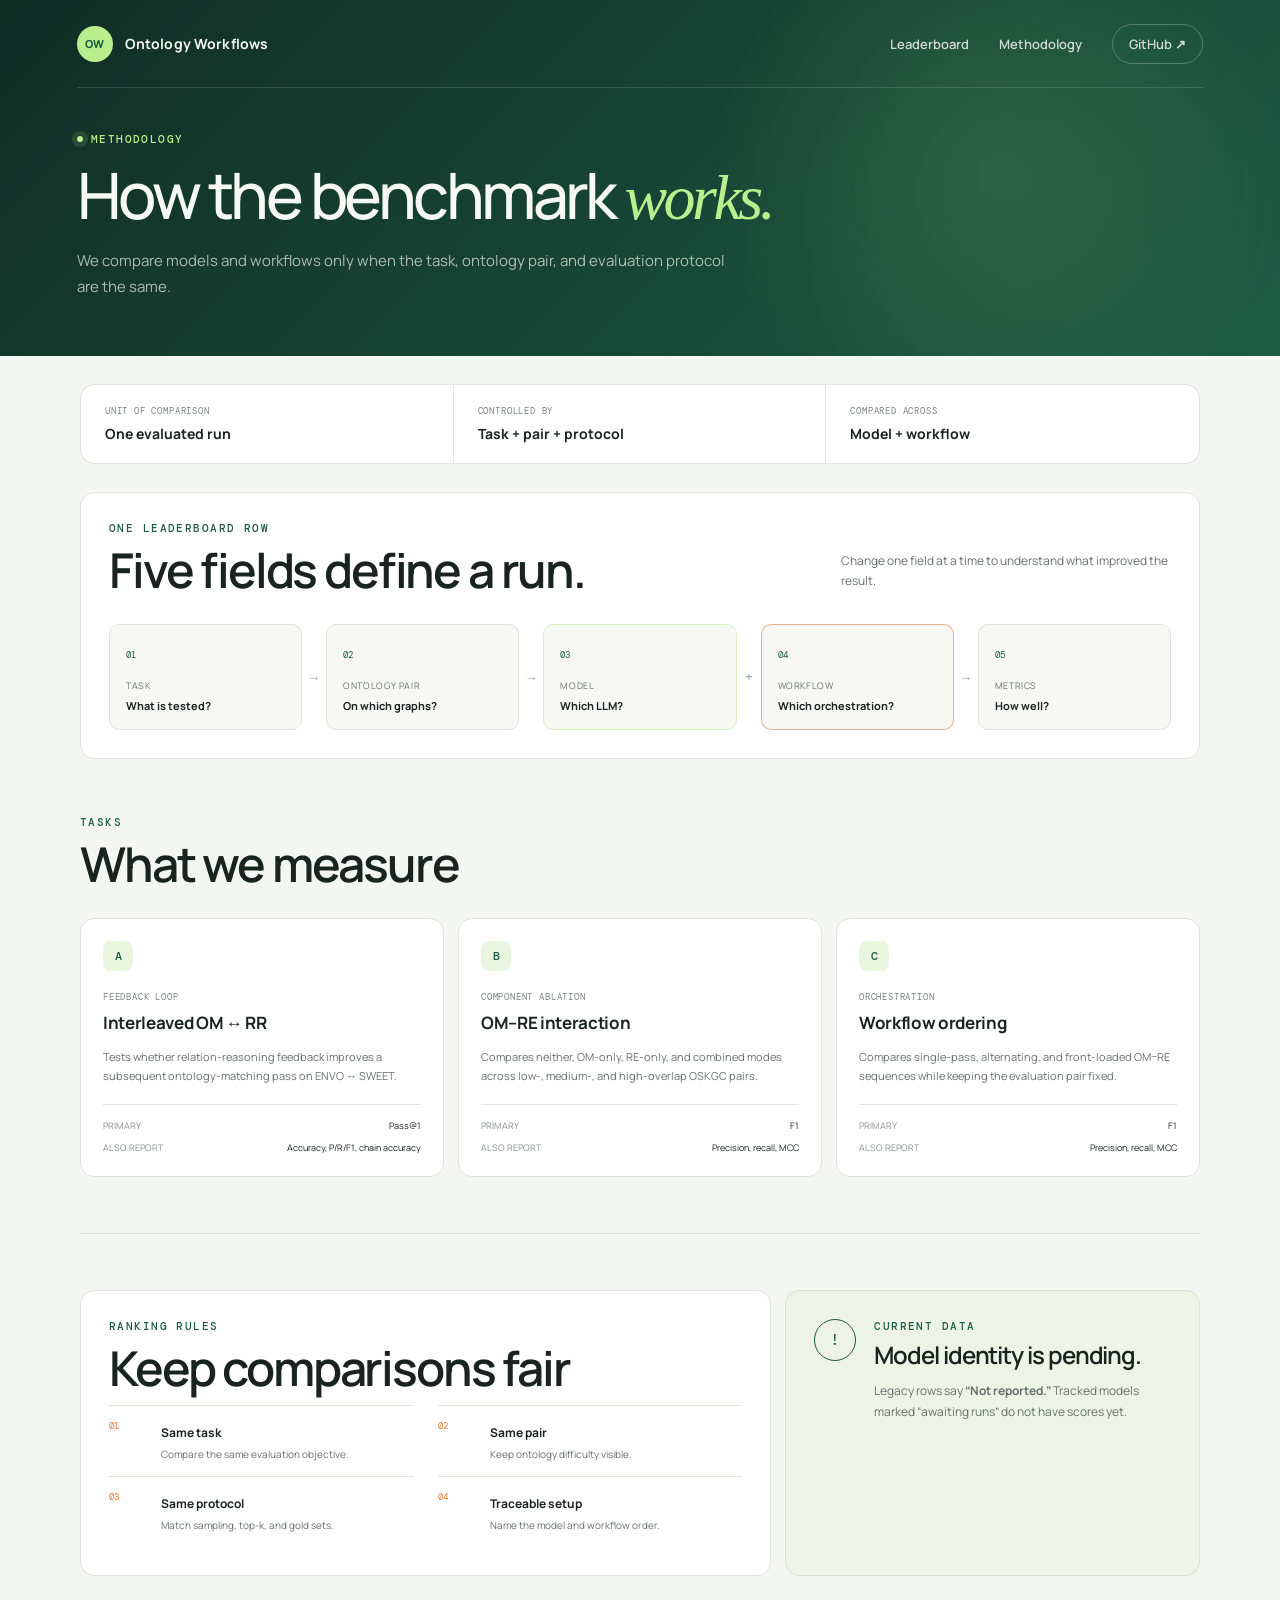
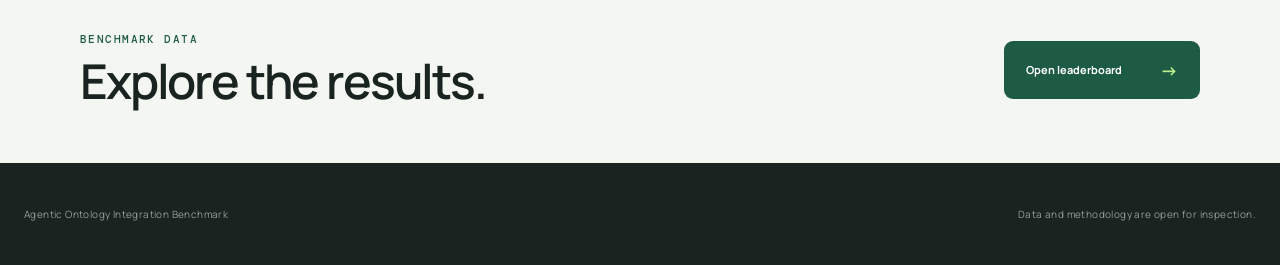
==== commit 0fc8a2ba: "Redesign methodology as compact normal-flow layout Co-authored-by: Cursor <cursoragent@cursor.com>" ====
--- a/methodology.html
+++ b/methodology.html
@@ -14,7 +14,7 @@
       href="https://fonts.googleapis.com/css2?family=DM+Mono:wght@400;500&family=Manrope:wght@400;500;600;700;800&display=swap"
       rel="stylesheet"
     />
-    <link rel="stylesheet" href="styles.css?v=7" />
+    <link rel="stylesheet" href="styles.css?v=8" />
   </head>
   <body class="methodology-page">
     <header class="method-header">
@@ -39,7 +39,7 @@
 
       <div class="method-hero">
         <p class="eyebrow"><span></span> Methodology</p>
-        <h1>How the benchmark<br /><em>works.</em></h1>
+        <h1>How the benchmark <em>works.</em></h1>
         <p>
           We compare models and workflows only when the task, ontology pair,
           and evaluation protocol are the same.
@@ -145,33 +145,34 @@
         </div>
       </section>
 
-      <section class="integrity-callout">
-        <div class="integrity-icon" aria-hidden="true">!</div>
-        <div>
-          <p class="section-kicker">Current data</p>
-          <h2>Model identity is still missing.</h2>
-          <p>
-            Existing source tables do not identify the LLM used for each run,
-            so those rows say <strong>“Not reported.”</strong> Tracked models
-            marked “awaiting runs” have no score yet.
-          </p>
-        </div>
-      </section>
+      <div class="method-bottom-grid">
+        <section class="method-section rules-section">
+          <div class="section-heading">
+            <div>
+              <p class="section-kicker">Ranking rules</p>
+              <h2>Keep comparisons fair</h2>
+            </div>
+          </div>
+          <ol class="rules-list">
+            <li><span>01</span><div><strong>Same task</strong><p>Compare the same evaluation objective.</p></div></li>
+            <li><span>02</span><div><strong>Same pair</strong><p>Keep ontology difficulty visible.</p></div></li>
+            <li><span>03</span><div><strong>Same protocol</strong><p>Match sampling, top-k, and gold sets.</p></div></li>
+            <li><span>04</span><div><strong>Traceable setup</strong><p>Name the model and workflow order.</p></div></li>
+          </ol>
+        </section>
 
-      <section class="method-section rules-section">
-        <div class="section-heading">
+        <aside class="integrity-callout">
+          <div class="integrity-icon" aria-hidden="true">!</div>
           <div>
-            <p class="section-kicker">Ranking rules</p>
-            <h2>Keep comparisons fair</h2>
+            <p class="section-kicker">Current data</p>
+            <h2>Model identity is pending.</h2>
+            <p>
+              Legacy rows say <strong>“Not reported.”</strong> Tracked models
+              marked “awaiting runs” do not have scores yet.
+            </p>
           </div>
-        </div>
-        <ol class="rules-list">
-          <li><span>01</span><div><strong>Same task</strong><p>Do not rank different evaluation objectives against one another.</p></div></li>
-          <li><span>02</span><div><strong>Same ontology pair</strong><p>Pair difficulty and overlap must remain visible.</p></div></li>
-          <li><span>03</span><div><strong>Same protocol</strong><p>Sampling, top-k, iteration count, and gold sets must match.</p></div></li>
-          <li><span>04</span><div><strong>Traceable setup</strong><p>Record the exact model version and workflow ordering.</p></div></li>
-        </ol>
-      </section>
+        </aside>
+      </div>
 
       <section class="method-cta">
         <div>
--- a/styles.css
+++ b/styles.css
@@ -938,7 +938,7 @@
 }
 
 .method-header {
-  padding: 0 clamp(24px, 6vw, 96px) 88px;
+  padding: 0 clamp(24px, 6vw, 96px) 56px;
   color: #f5f8f3;
   background:
     radial-gradient(circle at 78% 48%, rgba(185, 239, 140, 0.13), transparent 28%),
@@ -947,43 +947,41 @@
 
 .method-hero {
   max-width: 1320px;
-  margin: 54px auto 0;
+  margin: 44px auto 0;
 }
 
 .method-hero h1 {
   max-width: 930px;
+  font-size: clamp(42px, 5vw, 68px);
 }
 
 .method-hero > p:last-child {
   max-width: 660px;
-  margin: 26px 0 0;
+  margin: 18px 0 0;
   color: rgba(245, 248, 243, 0.68);
   font-size: 15px;
   line-height: 1.75;
 }
 
 .method-main {
-  position: relative;
-  z-index: 1;
-  width: min(1160px, calc(100% - 48px));
+  width: min(1120px, calc(100% - 48px));
   margin: 0 auto;
 }
 
 .method-summary {
   display: grid;
   grid-template-columns: repeat(3, 1fr);
-  margin-top: -36px;
+  margin-top: 28px;
   overflow: hidden;
   background: var(--surface);
   border: 1px solid var(--line);
   border-radius: 14px;
-  box-shadow: var(--shadow);
 }
 
 .method-summary div {
   display: grid;
   gap: 7px;
-  padding: 26px 30px;
+  padding: 20px 24px;
   border-right: 1px solid var(--line);
 }
 
@@ -1005,7 +1003,7 @@
 }
 
 .method-section {
-  padding: 76px 0;
+  padding: 56px 0;
   border-bottom: 1px solid var(--line);
 }
 
@@ -1038,11 +1036,12 @@
 }
 
 .run-anatomy {
-  margin: 72px 0 0;
-  padding: 44px;
-  color: #eef5ef;
-  background: var(--ink);
-  border-radius: 22px;
+  margin: 28px 0 0;
+  padding: 28px;
+  color: var(--ink);
+  background: var(--surface);
+  border: 1px solid var(--line);
+  border-radius: 14px;
 }
 
 .run-anatomy-head {
@@ -1054,7 +1053,7 @@
 .run-anatomy-head > p {
   max-width: 330px;
   margin: 0 0 5px;
-  color: rgba(238, 245, 239, 0.55);
+  color: var(--muted);
   font-size: 12px;
   line-height: 1.65;
 }
@@ -1062,16 +1061,16 @@
 .run-flow {
   display: grid;
   grid-template-columns: 1fr auto 1fr auto 1fr auto 1fr auto 1fr;
-  gap: 12px;
+  gap: 8px;
   align-items: stretch;
-  margin-top: 48px;
+  margin-top: 28px;
 }
 
 .run-flow article {
   min-width: 0;
-  padding: 20px 16px;
-  background: rgba(255, 255, 255, 0.055);
-  border: 1px solid rgba(255, 255, 255, 0.1);
+  padding: 16px;
+  background: var(--paper);
+  border: 1px solid var(--line);
   border-radius: 10px;
 }
 
@@ -1084,7 +1083,7 @@
 }
 
 .run-flow article span {
-  color: var(--green-bright);
+  color: var(--green);
   font-family: "DM Mono", monospace;
   font-size: 9px;
 }
@@ -1095,8 +1094,8 @@
 }
 
 .run-flow article small {
-  margin: 24px 0 6px;
-  color: rgba(238, 245, 239, 0.5);
+  margin: 16px 0 6px;
+  color: var(--muted);
   font-size: 9px;
   letter-spacing: 0.07em;
   text-transform: uppercase;
@@ -1109,7 +1108,7 @@
 
 .run-flow i {
   align-self: center;
-  color: rgba(238, 245, 239, 0.35);
+  color: #9aa39e;
   font-family: "DM Mono", monospace;
   font-size: 13px;
   font-style: normal;
@@ -1119,7 +1118,7 @@
   display: flex;
   justify-content: space-between;
   align-items: end;
-  margin-bottom: 42px;
+  margin-bottom: 28px;
 }
 
 .method-card-grid {
@@ -1129,14 +1128,14 @@
 }
 
 .method-card-grid > article {
-  padding: 28px;
+  padding: 22px;
   background: var(--surface);
   border: 1px solid var(--line);
   border-radius: 14px;
 }
 
 .method-card-grid .card-label {
-  margin: 34px 0 8px;
+  margin: 20px 0 8px;
 }
 
 .method-card-grid h3 {
@@ -1146,7 +1145,7 @@
 }
 
 .method-card-grid article > p:not(.card-label) {
-  min-height: 82px;
+  min-height: 0;
   margin: 0;
   color: var(--muted);
   font-size: 11px;
@@ -1156,8 +1155,8 @@
 .method-card-grid dl {
   display: grid;
   gap: 9px;
-  margin: 26px 0 0;
-  padding-top: 18px;
+  margin: 18px 0 0;
+  padding-top: 14px;
   border-top: 1px solid var(--line);
 }
 
@@ -1214,13 +1213,13 @@
 .integrity-callout {
   display: grid;
   grid-template-columns: auto 1fr;
-  gap: 30px;
+  gap: 18px;
   align-items: start;
-  margin: 72px 0 0;
-  padding: 38px;
+  margin: 0;
+  padding: 28px;
   background: #edf4e6;
   border: 1px solid #d8e7cb;
-  border-radius: 18px;
+  border-radius: 14px;
 }
 
 .integrity-icon {
@@ -1235,12 +1234,12 @@
 }
 
 .integrity-callout h2 {
-  font-size: clamp(26px, 3vw, 38px);
+  font-size: 24px;
 }
 
 .integrity-callout > div:last-child > p:last-child {
   max-width: 750px;
-  margin: 18px 0 0;
+  margin: 12px 0 0;
   color: var(--muted);
   font-size: 12px;
   line-height: 1.75;
@@ -1249,7 +1248,7 @@
 .rules-list {
   display: grid;
   grid-template-columns: 1fr 1fr;
-  gap: 0 40px;
+  gap: 0 24px;
   margin: 0;
   padding: 0;
   list-style: none;
@@ -1259,7 +1258,7 @@
   display: grid;
   grid-template-columns: 36px 1fr;
   gap: 16px;
-  padding: 22px 0;
+  padding: 14px 0;
   border-top: 1px solid var(--line);
 }
 
@@ -1280,11 +1279,30 @@
   line-height: 1.5;
 }
 
+.method-bottom-grid {
+  display: grid;
+  grid-template-columns: 1.25fr 0.75fr;
+  gap: 14px;
+  align-items: stretch;
+  margin-top: 56px;
+}
+
+.method-bottom-grid .rules-section {
+  padding: 28px;
+  background: var(--surface);
+  border: 1px solid var(--line);
+  border-radius: 14px;
+}
+
+.method-bottom-grid .section-heading {
+  margin-bottom: 12px;
+}
+
 .method-cta {
   display: flex;
   justify-content: space-between;
   align-items: center;
-  margin: 70px 0;
+  margin: 56px 0;
 }
 
 .method-cta a {
@@ -1336,15 +1354,18 @@
   }
 
   .run-flow {
-    grid-template-columns: 1fr;
+    grid-template-columns: repeat(5, minmax(0, 1fr));
   }
 
   .run-flow i {
-    transform: rotate(90deg);
-    justify-self: center;
+    display: none;
   }
 
   .method-card-grid {
+    grid-template-columns: repeat(3, minmax(0, 1fr));
+  }
+
+  .method-bottom-grid {
     grid-template-columns: 1fr;
   }
 }
@@ -1356,11 +1377,11 @@
   }
 
   .method-header {
-    padding: 0 20px 72px;
+    padding: 0 20px 48px;
   }
 
   .method-hero {
-    margin-top: 70px;
+    margin-top: 40px;
   }
 
   .topbar {
@@ -1458,7 +1479,7 @@
   }
 
   .method-main {
-    width: min(100% - 28px, 1160px);
+    width: min(100% - 28px, 1120px);
   }
 
   .method-summary,
@@ -1473,12 +1494,12 @@
   }
 
   .method-section {
-    padding: 72px 0;
+    padding: 48px 0;
   }
 
   .run-anatomy {
-    margin-top: 72px;
-    padding: 28px 20px;
+    margin-top: 20px;
+    padding: 22px 18px;
   }
 
   .run-anatomy-head,
@@ -1489,8 +1510,24 @@
 
   .integrity-callout {
     grid-template-columns: 1fr;
-    margin-top: 72px;
-    padding: 30px 24px;
+    margin: 0;
+    padding: 24px;
+  }
+
+  .run-flow {
+    grid-template-columns: 1fr 1fr;
+  }
+
+  .method-card-grid {
+    grid-template-columns: 1fr;
+  }
+
+  .method-bottom-grid {
+    margin-top: 48px;
+  }
+
+  .rules-list {
+    grid-template-columns: 1fr;
   }
 }
 
